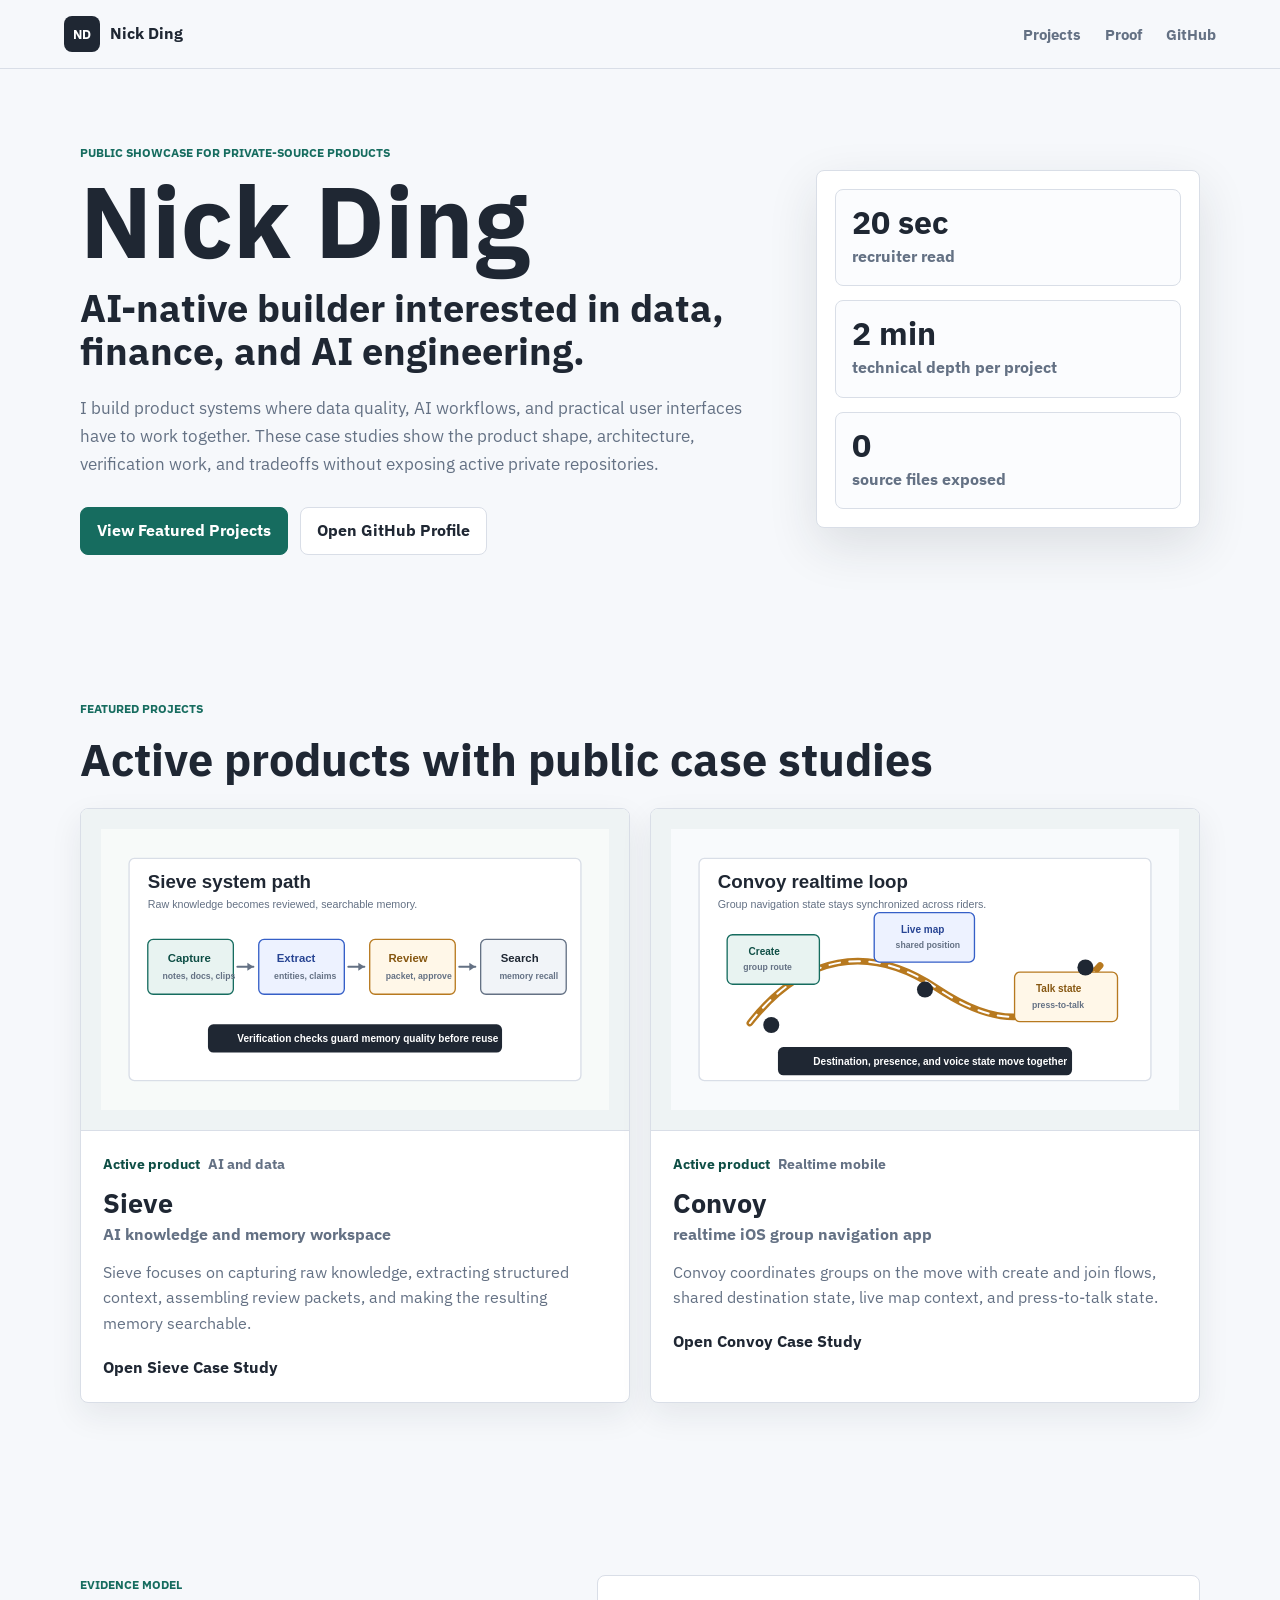
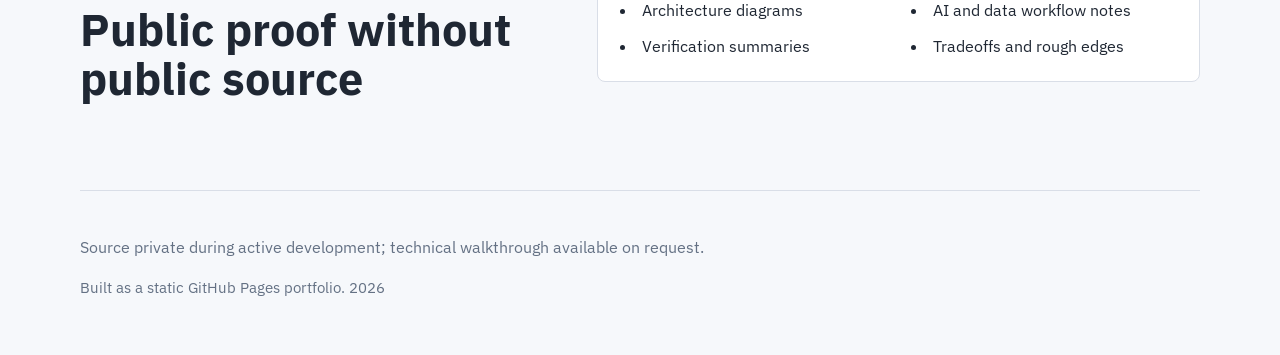
==== index.html @ 4069b1a3 "docs: publish portfolio site" ====
<!doctype html>
<html lang="en">
  <head>
    <meta charset="utf-8">
    <meta name="viewport" content="width=device-width, initial-scale=1">
    <title>Nick Ding | AI-native builder</title>
    <meta
      name="description"
      content="Nick Ding is an AI-native builder interested in data, finance, and AI engineering. Featured private-source projects include Sieve and Convoy."
    >
    <meta name="theme-color" content="#f6f8fb">
    <link rel="preconnect" href="https://fonts.googleapis.com">
    <link rel="preconnect" href="https://fonts.gstatic.com" crossorigin>
    <link href="https://fonts.googleapis.com/css2?family=IBM+Plex+Sans:wght@400;500;600;700;800&display=swap" rel="stylesheet">
    <link rel="stylesheet" href="assets/styles.css">
  </head>
  <body>
    <a class="skip-link" href="#main-content">Skip to Main Content</a>
    <header class="site-header">
      <a class="brand" href="index.html" aria-label="Nick Ding home">
        <span class="brand-mark">ND</span>
        <span>Nick Ding</span>
      </a>
      <nav class="site-nav" aria-label="Primary">
        <a href="#projects">Projects</a>
        <a href="#proof">Proof</a>
        <a href="https://github.com/StickKB">GitHub</a>
      </nav>
    </header>

    <main id="main-content">
      <section class="intro" aria-labelledby="intro-title">
        <div class="intro-copy">
          <p class="eyebrow">Public showcase for private-source products</p>
          <h1 id="intro-title">Nick Ding</h1>
          <p class="positioning">
            AI-native builder interested in data, finance, and AI engineering.
          </p>
          <p class="summary">
            I build product systems where data quality, AI workflows, and practical
            user interfaces have to work together. These case studies show the
            product shape, architecture, verification work, and tradeoffs without
            exposing active private repositories.
          </p>
          <div class="intro-actions" aria-label="Primary actions">
            <a class="button primary" href="#projects">View Featured Projects</a>
            <a class="button secondary" href="https://github.com/StickKB">Open GitHub Profile</a>
          </div>
        </div>

        <aside class="signal-panel" aria-label="Portfolio signal">
          <div>
            <span class="metric">20 sec</span>
            <span class="metric-label">recruiter read</span>
          </div>
          <div>
            <span class="metric">2 min</span>
            <span class="metric-label">technical depth per project</span>
          </div>
          <div>
            <span class="metric">0</span>
            <span class="metric-label">source files exposed</span>
          </div>
        </aside>
      </section>

      <section id="projects" class="section" aria-labelledby="projects-title">
        <div class="section-heading">
          <p class="eyebrow">Featured Projects</p>
          <h2 id="projects-title">Active products with public case studies</h2>
        </div>

        <div class="project-grid">
          <article class="project-card">
            <div class="project-media">
              <img src="assets/sieve-system.svg" width="760" height="420" loading="lazy" alt="Sieve system diagram showing capture, extraction, review, and search.">
            </div>
            <div class="project-body">
              <div class="status-row">
                <span class="status">Active product</span>
                <span>AI and data</span>
              </div>
              <h3>Sieve</h3>
              <p class="project-tagline">AI knowledge and memory workspace</p>
              <p>
                Sieve focuses on capturing raw knowledge, extracting structured
                context, assembling review packets, and making the resulting memory
                searchable.
              </p>
              <a class="text-link" href="projects/sieve.html">Open Sieve Case Study</a>
            </div>
          </article>

          <article class="project-card">
            <div class="project-media">
              <img src="assets/convoy-system.svg" width="760" height="420" loading="lazy" alt="Convoy system diagram showing group navigation, realtime map state, and voice state.">
            </div>
            <div class="project-body">
              <div class="status-row">
                <span class="status">Active product</span>
                <span>Realtime mobile</span>
              </div>
              <h3>Convoy</h3>
              <p class="project-tagline">realtime iOS group navigation app</p>
              <p>
                Convoy coordinates groups on the move with create and join flows,
                shared destination state, live map context, and press-to-talk state.
              </p>
              <a class="text-link" href="projects/convoy.html">Open Convoy Case Study</a>
            </div>
          </article>
        </div>
      </section>

      <section id="proof" class="section proof-strip" aria-labelledby="proof-title">
        <div>
          <p class="eyebrow">Evidence model</p>
          <h2 id="proof-title">Public proof without public source</h2>
        </div>
        <ul class="proof-list">
          <li>Architecture diagrams</li>
          <li>AI and data workflow notes</li>
          <li>Verification summaries</li>
          <li>Tradeoffs and rough edges</li>
        </ul>
      </section>
    </main>

    <footer class="site-footer">
      <p>Source private during active development; technical walkthrough available on request.</p>
      <p class="footer-meta">Built as a static GitHub Pages portfolio. <span data-year></span></p>
    </footer>

    <script src="assets/site.js"></script>
  </body>
</html>
---- assets/styles.css ----
:root {
  color-scheme: light;
  --ink: #1f2733;
  --muted: #647184;
  --line: #d9dee7;
  --panel: #ffffff;
  --surface: #f6f8fb;
  --accent: #166c5f;
  --accent-strong: #0e4e45;
  --finance: #b7791f;
  --ai: #355fc7;
  --shadow: 0 18px 50px rgba(31, 39, 51, 0.12);
}

* {
  box-sizing: border-box;
}

html {
  scroll-behavior: smooth;
  -webkit-text-size-adjust: 100%;
}

body {
  margin: 0;
  background: var(--surface);
  color: var(--ink);
  font-family:
    "IBM Plex Sans", Inter, ui-sans-serif, system-ui, -apple-system, BlinkMacSystemFont, "Segoe UI",
    sans-serif;
  line-height: 1.6;
  -webkit-tap-highlight-color: rgba(22, 108, 95, 0.18);
}

a {
  color: inherit;
  cursor: pointer;
  touch-action: manipulation;
}

img {
  display: block;
  max-width: 100%;
  height: auto;
}

.skip-link {
  position: fixed;
  top: 12px;
  left: 12px;
  z-index: 20;
  transform: translateY(-160%);
  padding: 10px 14px;
  background: var(--ink);
  color: #ffffff;
  border-radius: 8px;
  font-weight: 800;
  text-decoration: none;
}

.skip-link:focus-visible {
  transform: translateY(0);
}

:focus-visible {
  outline: 3px solid var(--accent);
  outline-offset: 4px;
}

[id] {
  scroll-margin-top: 96px;
}

.site-header {
  position: sticky;
  top: 0;
  z-index: 5;
  display: flex;
  align-items: center;
  justify-content: space-between;
  gap: 24px;
  padding: 16px clamp(20px, 5vw, 64px);
  background: rgba(246, 248, 251, 0.92);
  border-bottom: 1px solid var(--line);
  backdrop-filter: blur(14px);
}

.brand {
  display: inline-flex;
  align-items: center;
  gap: 10px;
  font-weight: 800;
  text-decoration: none;
}

.brand-mark {
  display: grid;
  place-items: center;
  width: 36px;
  height: 36px;
  border-radius: 8px;
  background: var(--ink);
  color: #ffffff;
  font-size: 0.82rem;
  letter-spacing: 0;
}

.site-nav {
  display: flex;
  align-items: center;
  gap: clamp(12px, 3vw, 24px);
  color: var(--muted);
  font-size: 0.95rem;
}

.site-nav a,
.text-link {
  text-decoration: none;
  font-weight: 700;
}

.site-nav a:hover,
.text-link:hover,
.button.secondary:hover {
  color: var(--accent);
}

main {
  width: min(1120px, calc(100% - 32px));
  margin: 0 auto;
}

.intro,
.project-hero {
  display: grid;
  grid-template-columns: minmax(0, 1.4fr) minmax(280px, 0.8fr);
  gap: clamp(28px, 5vw, 64px);
  align-items: center;
  padding: clamp(42px, 7vw, 74px) 0 clamp(34px, 6vw, 58px);
}

.project-hero {
  min-height: auto;
  padding-bottom: 40px;
}

.eyebrow {
  margin: 0 0 10px;
  color: var(--accent);
  font-size: 0.78rem;
  font-weight: 800;
  letter-spacing: 0;
  text-transform: uppercase;
}

h1,
h2,
h3,
p {
  overflow-wrap: anywhere;
}

h1 {
  margin: 0;
  font-size: clamp(3rem, 8vw, 6.25rem);
  line-height: 0.95;
  letter-spacing: 0;
  text-wrap: balance;
}

h2 {
  margin: 0;
  font-size: clamp(1.7rem, 3.5vw, 2.8rem);
  line-height: 1.1;
  letter-spacing: 0;
  text-wrap: balance;
}

h3 {
  margin: 12px 0 4px;
  font-size: 1.7rem;
  line-height: 1.15;
  letter-spacing: 0;
}

.positioning {
  max-width: 780px;
  margin: 18px 0 0;
  font-size: clamp(1.35rem, 3vw, 2.35rem);
  line-height: 1.15;
  font-weight: 780;
}

.summary {
  max-width: 760px;
  margin: 22px 0 0;
  color: var(--muted);
  font-size: 1.08rem;
  text-wrap: pretty;
}

.intro-actions {
  display: flex;
  flex-wrap: wrap;
  gap: 12px;
  margin-top: 30px;
}

.button {
  display: inline-flex;
  align-items: center;
  justify-content: center;
  min-height: 44px;
  padding: 10px 16px;
  border: 1px solid var(--line);
  border-radius: 8px;
  text-decoration: none;
  font-weight: 800;
  transition:
    background-color 180ms ease,
    border-color 180ms ease,
    color 180ms ease,
    box-shadow 180ms ease;
}

.button.primary {
  background: var(--accent);
  border-color: var(--accent);
  color: #ffffff;
}

.button.primary:hover {
  background: var(--accent-strong);
}

.button.secondary {
  background: #ffffff;
}

.button.secondary:hover {
  border-color: var(--accent);
  box-shadow: 0 8px 20px rgba(31, 39, 51, 0.08);
}

.signal-panel {
  display: grid;
  gap: 14px;
  padding: 18px;
  background: var(--panel);
  border: 1px solid var(--line);
  border-radius: 8px;
  box-shadow: var(--shadow);
}

.signal-panel > div {
  padding: 16px;
  border: 1px solid var(--line);
  border-radius: 8px;
  background: #fbfcfe;
}

.metric {
  display: block;
  font-size: 2rem;
  font-weight: 850;
  line-height: 1;
  font-variant-numeric: tabular-nums;
}

.metric-label {
  display: block;
  margin-top: 6px;
  color: var(--muted);
  font-weight: 700;
}

.section {
  padding: clamp(48px, 8vw, 86px) 0;
}

.section-heading {
  display: grid;
  gap: 6px;
  margin-bottom: 24px;
}

.project-grid {
  display: grid;
  grid-template-columns: repeat(2, minmax(0, 1fr));
  gap: 20px;
}

.project-card {
  overflow: hidden;
  background: var(--panel);
  border: 1px solid var(--line);
  border-radius: 8px;
  box-shadow: 0 12px 32px rgba(31, 39, 51, 0.08);
}

.project-media {
  min-height: 245px;
  display: grid;
  place-items: center;
  padding: 20px;
  background: #eef3f4;
  border-bottom: 1px solid var(--line);
}

.project-media img,
.hero-diagram {
  aspect-ratio: 760 / 420;
}

.project-body {
  padding: 22px;
}

.status-row {
  display: flex;
  flex-wrap: wrap;
  gap: 8px;
  align-items: center;
  color: var(--muted);
  font-size: 0.86rem;
  font-weight: 800;
}

.status {
  color: var(--accent-strong);
}

.project-tagline {
  margin: 0 0 12px;
  color: var(--muted);
  font-weight: 750;
}

.project-body p:not(.project-tagline) {
  margin: 0 0 18px;
  color: var(--muted);
}

.proof-strip,
.detail-grid {
  display: grid;
  grid-template-columns: 0.9fr 1.1fr;
  gap: 24px;
  align-items: start;
}

.proof-list,
.detail-grid article {
  margin: 0;
  padding: 22px;
  background: var(--panel);
  border: 1px solid var(--line);
  border-radius: 8px;
}

.proof-list {
  display: grid;
  grid-template-columns: repeat(2, minmax(0, 1fr));
  gap: 10px 24px;
  list-style-position: inside;
}

.detail-grid {
  grid-template-columns: repeat(3, minmax(0, 1fr));
}

.detail-grid h2 {
  font-size: 1.2rem;
}

.detail-grid p {
  margin-bottom: 0;
  color: var(--muted);
}

.case-study {
  display: grid;
  gap: 22px;
}

.case-grid {
  display: grid;
  gap: 20px;
}

.case-grid.two-column {
  grid-template-columns: repeat(2, minmax(0, 1fr));
}

.case-grid.three-column {
  grid-template-columns: repeat(3, minmax(0, 1fr));
}

.case-panel,
.media-placeholder {
  padding: 22px;
  background: var(--panel);
  border: 1px solid var(--line);
  border-radius: 8px;
}

.case-panel h3,
.media-placeholder h3 {
  margin-top: 0;
  font-size: 1.18rem;
}

.case-panel p,
.media-placeholder p,
.compact-list,
.step-list,
.roadmap-list {
  color: var(--muted);
}

.wide-panel {
  max-width: none;
}

.compact-list,
.step-list,
.roadmap-list {
  margin: 12px 0 0;
  padding-left: 20px;
}

.compact-list li,
.step-list li,
.roadmap-list li {
  margin: 8px 0;
}

.media-placeholder {
  display: grid;
  grid-template-columns: minmax(160px, 0.35fr) minmax(0, 1fr);
  gap: 22px;
  align-items: start;
  background: #f9fbfd;
  border-style: dashed;
}

.hero-diagram {
  width: 100%;
  background: #ffffff;
  border: 1px solid var(--line);
  border-radius: 8px;
  box-shadow: var(--shadow);
}

.site-footer {
  width: min(1120px, calc(100% - 32px));
  margin: 0 auto;
  padding: 28px 0 40px;
  color: var(--muted);
  border-top: 1px solid var(--line);
}

.footer-meta {
  margin-top: 4px;
  font-size: 0.92rem;
}

@media (max-width: 820px) {
  .site-header {
    align-items: flex-start;
    flex-direction: column;
  }

  .site-nav {
    width: 100%;
    justify-content: space-between;
  }

  .intro,
  .project-hero,
  .proof-strip,
  .detail-grid,
  .case-grid.two-column,
  .case-grid.three-column,
  .media-placeholder,
  .project-grid {
    grid-template-columns: 1fr;
  }

  .signal-panel {
    display: none;
  }

  .proof-list {
    grid-template-columns: 1fr;
  }
}

@media (max-width: 460px) {
  main,
  .site-footer {
    width: min(100% - 24px, 1120px);
  }

  .site-nav {
    flex-wrap: wrap;
    justify-content: flex-start;
  }

  .button {
    width: 100%;
  }
}

@media (prefers-reduced-motion: reduce) {
  html {
    scroll-behavior: auto;
  }

  *,
  *::before,
  *::after {
    animation-duration: 0.01ms !important;
    animation-iteration-count: 1 !important;
    scroll-behavior: auto !important;
    transition-duration: 0.01ms !important;
  }
}
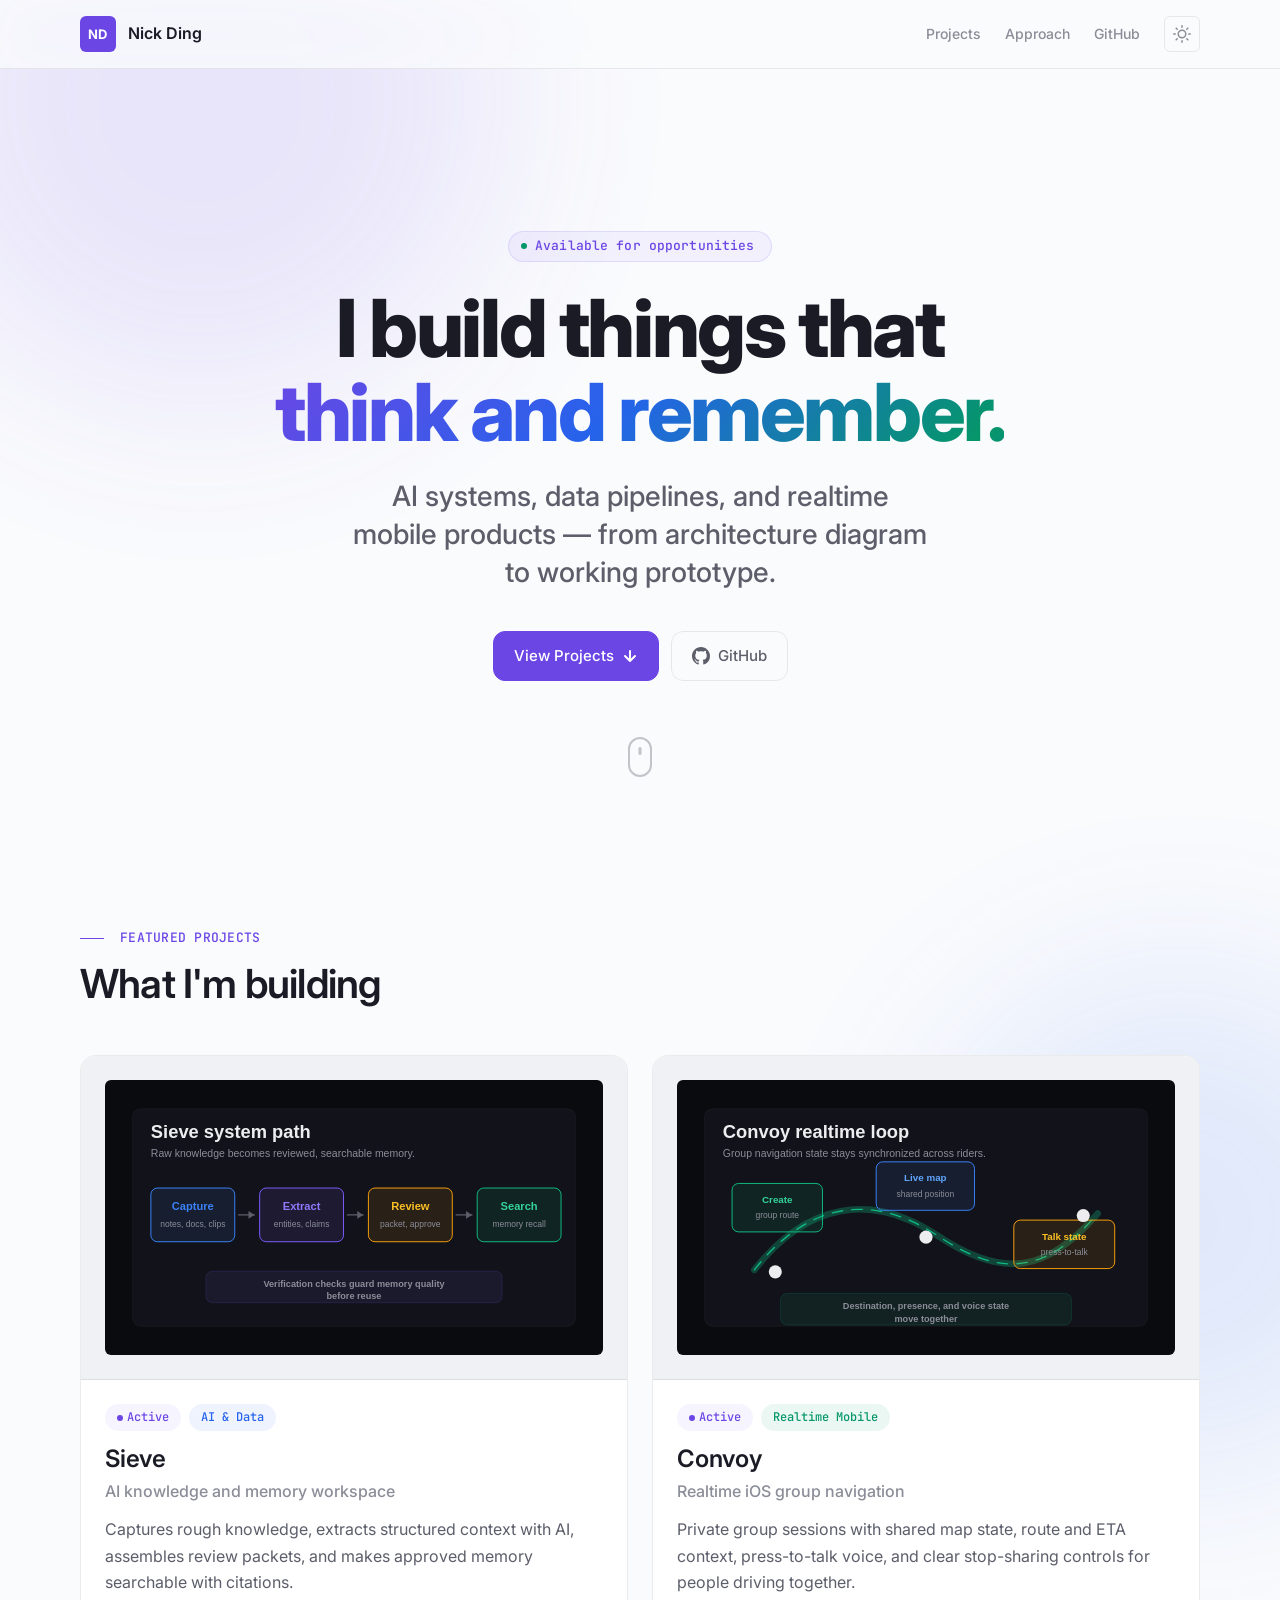
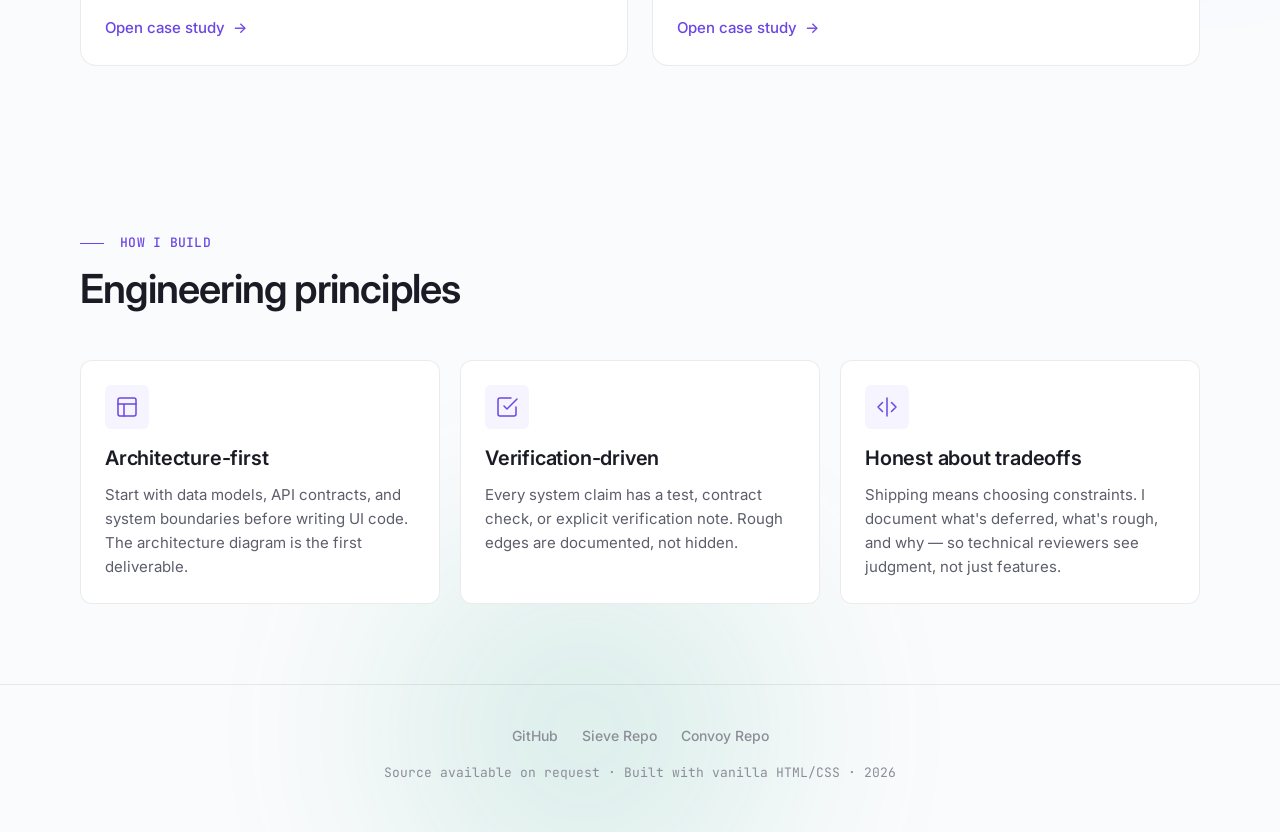
==== commit 8741eecd: "publish refreshed portfolio site" ====
--- a/index.html
+++ b/index.html
@@ -3,132 +3,195 @@
   <head>
     <meta charset="utf-8">
     <meta name="viewport" content="width=device-width, initial-scale=1">
-    <title>Nick Ding | AI-native builder</title>
+    <title>Nick Ding — AI-native builder</title>
     <meta
       name="description"
-      content="Nick Ding is an AI-native builder interested in data, finance, and AI engineering. Featured private-source projects include Sieve and Convoy."
+      content="Nick Ding builds AI systems that turn messy data into useful memory. Engineering data pipelines, AI extraction workflows, and realtime coordination products."
     >
-    <meta name="theme-color" content="#f6f8fb">
+    <meta name="theme-color" content="#0A0B0F">
+    <link rel="icon" href="assets/favicon.svg" type="image/svg+xml">
     <link rel="preconnect" href="https://fonts.googleapis.com">
     <link rel="preconnect" href="https://fonts.gstatic.com" crossorigin>
-    <link href="https://fonts.googleapis.com/css2?family=IBM+Plex+Sans:wght@400;500;600;700;800&display=swap" rel="stylesheet">
+    <link href="https://fonts.googleapis.com/css2?family=Inter:wght@400;500;600;700;800&family=JetBrains+Mono:wght@400;500&display=swap" rel="stylesheet">
     <link rel="stylesheet" href="assets/styles.css">
+    <!-- Prevent flash of unstyled theme -->
+    <script>
+      (function(){
+        var t = localStorage.getItem('nd-theme');
+        if (!t) t = window.matchMedia('(prefers-color-scheme: light)').matches ? 'light' : 'dark';
+        document.documentElement.setAttribute('data-theme', t);
+      })();
+    </script>
   </head>
   <body>
+    <!-- Scroll progress bar -->
+    <div class="scroll-progress" id="scroll-progress" aria-hidden="true"></div>
+
     <a class="skip-link" href="#main-content">Skip to Main Content</a>
-    <header class="site-header">
-      <a class="brand" href="index.html" aria-label="Nick Ding home">
-        <span class="brand-mark">ND</span>
-        <span>Nick Ding</span>
-      </a>
-      <nav class="site-nav" aria-label="Primary">
-        <a href="#projects">Projects</a>
-        <a href="#proof">Proof</a>
-        <a href="https://github.com/StickKB">GitHub</a>
-      </nav>
+
+    <!-- Ambient background -->
+    <div class="ambient-bg" aria-hidden="true">
+      <div class="ambient-orb ambient-orb-1"></div>
+      <div class="ambient-orb ambient-orb-2"></div>
+      <div class="ambient-orb ambient-orb-3"></div>
+      <div class="grid-overlay"></div>
+    </div>
+
+    <header class="site-header" id="site-header">
+      <div class="header-inner">
+        <a class="brand" href="index.html" aria-label="Nick Ding home">
+          <span class="brand-mark">ND</span>
+          <span>Nick Ding</span>
+        </a>
+        <nav class="site-nav" aria-label="Primary">
+          <a href="#projects">Projects</a>
+          <a href="#approach">Approach</a>
+          <a href="https://github.com/StickKB" target="_blank" rel="noopener">GitHub</a>
+          <button class="theme-toggle" id="theme-toggle" type="button" aria-label="Toggle dark/light mode">
+            <svg class="icon-moon" xmlns="http://www.w3.org/2000/svg" viewBox="0 0 24 24" fill="none" stroke="currentColor" stroke-width="2" stroke-linecap="round" stroke-linejoin="round"><path d="M21 12.79A9 9 0 1 1 11.21 3 7 7 0 0 0 21 12.79z"/></svg>
+            <svg class="icon-sun" xmlns="http://www.w3.org/2000/svg" viewBox="0 0 24 24" fill="none" stroke="currentColor" stroke-width="2" stroke-linecap="round" stroke-linejoin="round"><circle cx="12" cy="12" r="5"/><line x1="12" y1="1" x2="12" y2="3"/><line x1="12" y1="21" x2="12" y2="23"/><line x1="4.22" y1="4.22" x2="5.64" y2="5.64"/><line x1="18.36" y1="18.36" x2="19.78" y2="19.78"/><line x1="1" y1="12" x2="3" y2="12"/><line x1="21" y1="12" x2="23" y2="12"/><line x1="4.22" y1="19.78" x2="5.64" y2="18.36"/><line x1="18.36" y1="5.64" x2="19.78" y2="4.22"/></svg>
+          </button>
+        </nav>
+      </div>
     </header>
 
     <main id="main-content">
-      <section class="intro" aria-labelledby="intro-title">
-        <div class="intro-copy">
-          <p class="eyebrow">Public showcase for private-source products</p>
-          <h1 id="intro-title">Nick Ding</h1>
-          <p class="positioning">
-            AI-native builder interested in data, finance, and AI engineering.
-          </p>
-          <p class="summary">
-            I build product systems where data quality, AI workflows, and practical
-            user interfaces have to work together. These case studies show the
-            product shape, architecture, verification work, and tradeoffs without
-            exposing active private repositories.
-          </p>
-          <div class="intro-actions" aria-label="Primary actions">
-            <a class="button primary" href="#projects">View Featured Projects</a>
-            <a class="button secondary" href="https://github.com/StickKB">Open GitHub Profile</a>
+      <section class="hero container" aria-labelledby="hero-title">
+        <p class="hero-badge reveal">
+          <span class="hero-badge-dot"></span>
+          Available for opportunities
+        </p>
+        <h1 id="hero-title" class="reveal reveal-delay-1">
+          <span class="hero-line">I build things that</span>
+          <span class="hero-line"><span class="gradient-text animated-gradient">think and remember.</span></span>
+        </h1>
+        <p class="tagline reveal reveal-delay-2">
+          AI systems, data pipelines, and realtime mobile products — from architecture diagram to working prototype.
+        </p>
+        <div class="hero-actions reveal reveal-delay-3">
+          <a class="btn btn-primary btn-glow" href="#projects">
+            <span>View Projects</span>
+            <svg width="16" height="16" viewBox="0 0 16 16" fill="none" aria-hidden="true"><path d="M8 3v10M3 8l5 5 5-5" stroke="currentColor" stroke-width="2" stroke-linecap="round" stroke-linejoin="round"/></svg>
+          </a>
+          <a class="btn btn-ghost" href="https://github.com/StickKB" target="_blank" rel="noopener">
+            <svg width="18" height="18" viewBox="0 0 24 24" fill="currentColor" aria-hidden="true"><path d="M12 0C5.37 0 0 5.37 0 12c0 5.31 3.435 9.795 8.205 11.385.6.105.825-.255.825-.57 0-.285-.015-1.23-.015-2.235-3.015.555-3.795-.735-4.035-1.41-.135-.345-.72-1.41-1.23-1.695-.42-.225-1.02-.78-.015-.795.945-.015 1.62.87 1.845 1.23 1.08 1.815 2.805 1.305 3.495.99.105-.78.42-1.305.765-1.605-2.67-.3-5.46-1.335-5.46-5.925 0-1.305.465-2.385 1.23-3.225-.12-.3-.54-1.53.12-3.18 0 0 1.005-.315 3.3 1.23.96-.27 1.98-.405 3-.405s2.04.135 3 .405c2.295-1.56 3.3-1.23 3.3-1.23.66 1.65.24 2.88.12 3.18.765.84 1.23 1.905 1.23 3.225 0 4.605-2.805 5.625-5.475 5.925.435.375.81 1.095.81 2.22 0 1.605-.015 2.895-.015 3.3 0 .315.225.69.825.57A12.02 12.02 0 0024 12c0-6.63-5.37-12-12-12z"/></svg>
+            <span>GitHub</span>
+          </a>
+        </div>
+
+        <div class="hero-scroll-hint reveal reveal-delay-3" aria-hidden="true">
+          <div class="scroll-mouse">
+            <div class="scroll-wheel"></div>
           </div>
         </div>
-
-        <aside class="signal-panel" aria-label="Portfolio signal">
-          <div>
-            <span class="metric">20 sec</span>
-            <span class="metric-label">recruiter read</span>
-          </div>
-          <div>
-            <span class="metric">2 min</span>
-            <span class="metric-label">technical depth per project</span>
-          </div>
-          <div>
-            <span class="metric">0</span>
-            <span class="metric-label">source files exposed</span>
-          </div>
-        </aside>
       </section>
 
-      <section id="projects" class="section" aria-labelledby="projects-title">
-        <div class="section-heading">
-          <p class="eyebrow">Featured Projects</p>
-          <h2 id="projects-title">Active products with public case studies</h2>
+      <section id="projects" class="section container" aria-labelledby="projects-title">
+        <div class="section-header reveal">
+          <p class="eyebrow"><span class="eyebrow-line"></span>Featured Projects</p>
+          <h2 id="projects-title">What I'm building</h2>
         </div>
 
         <div class="project-grid">
-          <article class="project-card">
+          <article class="project-card reveal reveal-delay-1" data-project="sieve" data-tilt>
+            <div class="card-spotlight" aria-hidden="true"></div>
             <div class="project-media">
-              <img src="assets/sieve-system.svg" width="760" height="420" loading="lazy" alt="Sieve system diagram showing capture, extraction, review, and search.">
+              <img src="assets/sieve-system.svg" width="760" height="420" loading="lazy" alt="Sieve system diagram showing capture, extraction, review, and search workflow.">
             </div>
             <div class="project-body">
-              <div class="status-row">
-                <span class="status">Active product</span>
-                <span>AI and data</span>
+              <div class="project-meta">
+                <span class="tag tag-active"><span class="tag-dot" aria-hidden="true"></span>Active</span>
+                <span class="tag tag-sieve">AI & Data</span>
               </div>
-              <h3>Sieve</h3>
-              <p class="project-tagline">AI knowledge and memory workspace</p>
-              <p>
-                Sieve focuses on capturing raw knowledge, extracting structured
-                context, assembling review packets, and making the resulting memory
-                searchable.
+              <h3 class="project-title">Sieve</h3>
+              <p class="project-subtitle">AI knowledge and memory workspace</p>
+              <p class="project-desc">
+                Captures rough knowledge, extracts structured context with AI,
+                assembles review packets, and makes approved memory searchable
+                with citations.
               </p>
-              <a class="text-link" href="projects/sieve.html">Open Sieve Case Study</a>
+              <a class="project-link" href="projects/sieve.html">
+                Open case study <span class="arrow" aria-hidden="true">→</span>
+              </a>
             </div>
           </article>
 
-          <article class="project-card">
+          <article class="project-card reveal reveal-delay-2" data-project="convoy" data-tilt>
+            <div class="card-spotlight" aria-hidden="true"></div>
             <div class="project-media">
-              <img src="assets/convoy-system.svg" width="760" height="420" loading="lazy" alt="Convoy system diagram showing group navigation, realtime map state, and voice state.">
+              <img src="assets/convoy-system.svg" width="760" height="420" loading="lazy" alt="Convoy system diagram showing group navigation, realtime map state, and voice coordination.">
             </div>
             <div class="project-body">
-              <div class="status-row">
-                <span class="status">Active product</span>
-                <span>Realtime mobile</span>
+              <div class="project-meta">
+                <span class="tag tag-active"><span class="tag-dot" aria-hidden="true"></span>Active</span>
+                <span class="tag tag-convoy">Realtime Mobile</span>
               </div>
-              <h3>Convoy</h3>
-              <p class="project-tagline">realtime iOS group navigation app</p>
-              <p>
-                Convoy coordinates groups on the move with create and join flows,
-                shared destination state, live map context, and press-to-talk state.
+              <h3 class="project-title">Convoy</h3>
+              <p class="project-subtitle">Realtime iOS group navigation</p>
+              <p class="project-desc">
+                Private group sessions with shared map state, route and ETA
+                context, press-to-talk voice, and clear stop-sharing controls
+                for people driving together.
               </p>
-              <a class="text-link" href="projects/convoy.html">Open Convoy Case Study</a>
+              <a class="project-link" href="projects/convoy.html">
+                Open case study <span class="arrow" aria-hidden="true">→</span>
+              </a>
             </div>
           </article>
         </div>
       </section>
 
-      <section id="proof" class="section proof-strip" aria-labelledby="proof-title">
-        <div>
-          <p class="eyebrow">Evidence model</p>
-          <h2 id="proof-title">Public proof without public source</h2>
+      <section id="approach" class="section container" aria-labelledby="approach-title">
+        <div class="section-header reveal">
+          <p class="eyebrow"><span class="eyebrow-line"></span>How I Build</p>
+          <h2 id="approach-title">Engineering principles</h2>
         </div>
-        <ul class="proof-list">
-          <li>Architecture diagrams</li>
-          <li>AI and data workflow notes</li>
-          <li>Verification summaries</li>
-          <li>Tradeoffs and rough edges</li>
-        </ul>
+
+        <div class="approach-grid">
+          <article class="approach-card reveal reveal-delay-1" data-tilt>
+            <div class="approach-icon" aria-hidden="true">
+              <svg width="24" height="24" viewBox="0 0 24 24" fill="none" stroke="currentColor" stroke-width="1.5" stroke-linecap="round" stroke-linejoin="round"><rect x="3" y="3" width="18" height="18" rx="2"/><path d="M3 9h18M9 21V9"/></svg>
+            </div>
+            <h3>Architecture-first</h3>
+            <p>
+              Start with data models, API contracts, and system boundaries before
+              writing UI code. The architecture diagram is the first deliverable.
+            </p>
+          </article>
+          <article class="approach-card reveal reveal-delay-2" data-tilt>
+            <div class="approach-icon" aria-hidden="true">
+              <svg width="24" height="24" viewBox="0 0 24 24" fill="none" stroke="currentColor" stroke-width="1.5" stroke-linecap="round" stroke-linejoin="round"><path d="M9 11l3 3L22 4"/><path d="M21 12v7a2 2 0 01-2 2H5a2 2 0 01-2-2V5a2 2 0 012-2h11"/></svg>
+            </div>
+            <h3>Verification-driven</h3>
+            <p>
+              Every system claim has a test, contract check, or explicit
+              verification note. Rough edges are documented, not hidden.
+            </p>
+          </article>
+          <article class="approach-card reveal reveal-delay-3" data-tilt>
+            <div class="approach-icon" aria-hidden="true">
+              <svg width="24" height="24" viewBox="0 0 24 24" fill="none" stroke="currentColor" stroke-width="1.5" stroke-linecap="round" stroke-linejoin="round"><path d="M12 3v18M3 12l4.5-4.5M3 12l4.5 4.5M21 12l-4.5-4.5M21 12l-4.5 4.5"/></svg>
+            </div>
+            <h3>Honest about tradeoffs</h3>
+            <p>
+              Shipping means choosing constraints. I document what's deferred,
+              what's rough, and why — so technical reviewers see judgment,
+              not just features.
+            </p>
+          </article>
+        </div>
       </section>
     </main>
 
     <footer class="site-footer">
-      <p>Source private during active development; technical walkthrough available on request.</p>
-      <p class="footer-meta">Built as a static GitHub Pages portfolio. <span data-year></span></p>
+      <div class="footer-inner">
+        <div class="footer-links">
+          <a href="https://github.com/StickKB" target="_blank" rel="noopener">GitHub</a>
+          <a href="https://github.com/StickKB/sieve-readme" target="_blank" rel="noopener">Sieve Repo</a>
+          <a href="https://github.com/StickKB/convoy-readme" target="_blank" rel="noopener">Convoy Repo</a>
+        </div>
+        <p class="footer-meta">Source available on request · Built with vanilla HTML/CSS · <span data-year></span></p>
+      </div>
     </footer>
 
     <script src="assets/site.js"></script>
--- a/assets/styles.css
+++ b/assets/styles.css
@@ -1,96 +1,313 @@
+/* ============================================================
+   Nick Ding — Portfolio Design System
+   Dark + light mode · Static HTML/CSS/JS
+   ============================================================ */
+
+/* --- Tokens (dark default) --------------------------------- */
 :root {
+  color-scheme: dark;
+
+  /* Surfaces */
+  --bg-primary:     #0A0B0F;
+  --bg-secondary:   #12131A;
+  --bg-tertiary:    #1A1B25;
+  --bg-glass:       rgba(10, 11, 15, 0.82);
+
+  /* Borders */
+  --border-primary: rgba(255, 255, 255, 0.06);
+  --border-hover:   rgba(255, 255, 255, 0.12);
+  --border-active:  rgba(124, 92, 252, 0.35);
+
+  /* Text */
+  --text-primary:   #EDEDF0;
+  --text-secondary: #8B8D98;
+  --text-tertiary:  #5C5E6A;
+
+  /* Accent — Violet */
+  --accent:         #7C5CFC;
+  --accent-hover:   #9178FF;
+  --accent-glow:    rgba(124, 92, 252, 0.15);
+  --accent-subtle:  rgba(124, 92, 252, 0.08);
+
+  /* Project accents */
+  --sieve:          #3B82F6;
+  --sieve-subtle:   rgba(59, 130, 246, 0.12);
+  --convoy:         #10B981;
+  --convoy-subtle:  rgba(16, 185, 129, 0.12);
+
+  /* Gradients */
+  --gradient-hero:  linear-gradient(135deg, #7C5CFC 0%, #3B82F6 50%, #10B981 100%);
+  --gradient-glow:  radial-gradient(ellipse 60% 40% at 50% 0%, rgba(124, 92, 252, 0.10) 0%, transparent 70%);
+
+  /* Shadows */
+  --shadow-sm:  0 1px 2px rgba(0, 0, 0, 0.4);
+  --shadow-md:  0 4px 16px rgba(0, 0, 0, 0.35);
+  --shadow-lg:  0 12px 40px rgba(0, 0, 0, 0.45);
+  --shadow-glow: 0 0 60px rgba(124, 92, 252, 0.12);
+
+  /* Radius */
+  --radius-sm:  6px;
+  --radius-md:  12px;
+  --radius-lg:  16px;
+  --radius-xl:  24px;
+
+  /* Spacing — 4/8dp rhythm */
+  --space-1: 4px;   --space-2: 8px;   --space-3: 12px;
+  --space-4: 16px;  --space-5: 20px;  --space-6: 24px;
+  --space-8: 32px;  --space-10: 40px; --space-12: 48px;
+  --space-16: 64px; --space-20: 80px; --space-24: 96px;
+
+  /* Type */
+  --font-sans: "Inter", ui-sans-serif, system-ui, -apple-system, BlinkMacSystemFont, "Segoe UI", sans-serif;
+  --font-mono: "JetBrains Mono", ui-monospace, "Cascadia Code", "Fira Code", monospace;
+
+  /* Motion */
+  --ease-out:      cubic-bezier(0.16, 1, 0.3, 1);
+  --ease-in-out:   cubic-bezier(0.45, 0, 0.55, 1);
+  --dur-fast:      150ms;
+  --dur-base:      250ms;
+  --dur-slow:      400ms;
+
+  /* Layout */
+  --max-width: 1120px;
+  --gutter: clamp(20px, 5vw, 64px);
+}
+
+/* --- Light Theme ------------------------------------------- */
+[data-theme="light"] {
   color-scheme: light;
-  --ink: #1f2733;
-  --muted: #647184;
-  --line: #d9dee7;
-  --panel: #ffffff;
-  --surface: #f6f8fb;
-  --accent: #166c5f;
-  --accent-strong: #0e4e45;
-  --finance: #b7791f;
-  --ai: #355fc7;
-  --shadow: 0 18px 50px rgba(31, 39, 51, 0.12);
-}
-
-* {
+
+  --bg-primary:     #FAFBFD;
+  --bg-secondary:   #FFFFFF;
+  --bg-tertiary:    #F0F1F5;
+  --bg-glass:       rgba(250, 251, 253, 0.85);
+
+  --border-primary: rgba(0, 0, 0, 0.08);
+  --border-hover:   rgba(0, 0, 0, 0.14);
+  --border-active:  rgba(124, 92, 252, 0.30);
+
+  --text-primary:   #1A1B25;
+  --text-secondary: #5C5E6A;
+  --text-tertiary:  #8B8D98;
+
+  --accent:         #6B46E5;
+  --accent-hover:   #5A35D4;
+  --accent-glow:    rgba(107, 70, 229, 0.10);
+  --accent-subtle:  rgba(107, 70, 229, 0.06);
+
+  --sieve:          #2563EB;
+  --sieve-subtle:   rgba(37, 99, 235, 0.08);
+  --convoy:         #059669;
+  --convoy-subtle:  rgba(5, 150, 105, 0.08);
+
+  --gradient-hero:  linear-gradient(135deg, #6B46E5 0%, #2563EB 50%, #059669 100%);
+  --gradient-glow:  radial-gradient(ellipse 60% 40% at 50% 0%, rgba(107, 70, 229, 0.06) 0%, transparent 70%);
+
+  --shadow-sm:  0 1px 2px rgba(0, 0, 0, 0.06);
+  --shadow-md:  0 4px 16px rgba(0, 0, 0, 0.08);
+  --shadow-lg:  0 12px 40px rgba(0, 0, 0, 0.10);
+  --shadow-glow: 0 0 60px rgba(107, 70, 229, 0.08);
+}
+
+
+/* --- Reset ------------------------------------------------- */
+*,
+*::before,
+*::after {
   box-sizing: border-box;
+  margin: 0;
+  padding: 0;
 }
 
 html {
   scroll-behavior: smooth;
   -webkit-text-size-adjust: 100%;
+  text-size-adjust: 100%;
 }
 
 body {
-  margin: 0;
-  background: var(--surface);
-  color: var(--ink);
-  font-family:
-    "IBM Plex Sans", Inter, ui-sans-serif, system-ui, -apple-system, BlinkMacSystemFont, "Segoe UI",
-    sans-serif;
+  background: var(--bg-primary);
+  color: var(--text-secondary);
+  font-family: var(--font-sans);
+  font-size: 1rem;
   line-height: 1.6;
-  -webkit-tap-highlight-color: rgba(22, 108, 95, 0.18);
+  -webkit-font-smoothing: antialiased;
+  -moz-osx-font-smoothing: grayscale;
+  -webkit-tap-highlight-color: rgba(124, 92, 252, 0.15);
+  transition: background-color var(--dur-slow) var(--ease-out),
+              color var(--dur-slow) var(--ease-out);
 }
 
 a {
   color: inherit;
+  text-decoration: none;
   cursor: pointer;
   touch-action: manipulation;
 }
 
-img {
+img,
+video {
   display: block;
   max-width: 100%;
   height: auto;
 }
 
-.skip-link {
-  position: fixed;
-  top: 12px;
-  left: 12px;
-  z-index: 20;
-  transform: translateY(-160%);
-  padding: 10px 14px;
-  background: var(--ink);
-  color: #ffffff;
-  border-radius: 8px;
-  font-weight: 800;
-  text-decoration: none;
-}
-
-.skip-link:focus-visible {
-  transform: translateY(0);
-}
-
+ul, ol {
+  list-style: none;
+}
+
+button {
+  font: inherit;
+  color: inherit;
+  background: none;
+  border: none;
+  cursor: pointer;
+}
+
+[id] {
+  scroll-margin-top: 96px;
+}
+
+
+/* --- Focus & Accessibility --------------------------------- */
 :focus-visible {
   outline: 3px solid var(--accent);
   outline-offset: 4px;
-}
-
-[id] {
-  scroll-margin-top: 96px;
-}
-
+  border-radius: var(--radius-sm);
+}
+
+.skip-link {
+  position: fixed;
+  top: var(--space-3);
+  left: var(--space-3);
+  z-index: 100;
+  transform: translateY(-200%);
+  padding: var(--space-3) var(--space-4);
+  background: var(--accent);
+  color: #ffffff;
+  border-radius: var(--radius-md);
+  font-weight: 600;
+  font-size: 0.875rem;
+  transition: transform var(--dur-base) var(--ease-out);
+}
+
+.skip-link:focus-visible {
+  transform: translateY(0);
+  outline-offset: 2px;
+}
+
+
+/* --- Typography -------------------------------------------- */
+h1, h2, h3, h4, p {
+  overflow-wrap: anywhere;
+}
+
+h1 {
+  font-size: clamp(3rem, 7vw, 5.5rem);
+  font-weight: 700;
+  line-height: 1;
+  letter-spacing: -0.03em;
+  color: var(--text-primary);
+  text-wrap: balance;
+}
+
+h2 {
+  font-size: clamp(1.5rem, 3.5vw, 2.5rem);
+  font-weight: 600;
+  line-height: 1.15;
+  letter-spacing: -0.02em;
+  color: var(--text-primary);
+  text-wrap: balance;
+}
+
+h3 {
+  font-size: 1.25rem;
+  font-weight: 600;
+  line-height: 1.3;
+  letter-spacing: -0.01em;
+  color: var(--text-primary);
+}
+
+.eyebrow {
+  display: inline-flex;
+  align-items: center;
+  gap: var(--space-2);
+  margin-bottom: var(--space-3);
+  color: var(--accent);
+  font-family: var(--font-mono);
+  font-size: 0.8125rem;
+  font-weight: 500;
+  letter-spacing: 0.02em;
+  text-transform: uppercase;
+}
+
+.tagline {
+  font-size: clamp(1.15rem, 2.5vw, 1.75rem);
+  font-weight: 500;
+  line-height: 1.35;
+  color: var(--text-secondary);
+  max-width: 640px;
+}
+
+.gradient-text {
+  background: var(--gradient-hero);
+  -webkit-background-clip: text;
+  background-clip: text;
+  -webkit-text-fill-color: transparent;
+}
+
+.mono {
+  font-family: var(--font-mono);
+}
+
+
+/* --- Layout ------------------------------------------------ */
+.container {
+  width: min(var(--max-width), calc(100% - var(--space-8)));
+  margin: 0 auto;
+}
+
+.section {
+  padding: var(--space-20) 0;
+}
+
+.section-header {
+  margin-bottom: var(--space-12);
+}
+
+
+/* --- Header ------------------------------------------------ */
 .site-header {
   position: sticky;
   top: 0;
-  z-index: 5;
+  z-index: 50;
+  padding: var(--space-4) var(--gutter);
+  background: var(--bg-glass);
+  border-bottom: 1px solid var(--border-primary);
+  backdrop-filter: blur(16px) saturate(1.2);
+  -webkit-backdrop-filter: blur(16px) saturate(1.2);
+  transition: background var(--dur-base) var(--ease-out),
+              border-color var(--dur-base) var(--ease-out);
+}
+
+.site-header.scrolled {
+  border-color: var(--border-hover);
+}
+
+.header-inner {
   display: flex;
   align-items: center;
   justify-content: space-between;
-  gap: 24px;
-  padding: 16px clamp(20px, 5vw, 64px);
-  background: rgba(246, 248, 251, 0.92);
-  border-bottom: 1px solid var(--line);
-  backdrop-filter: blur(14px);
+  max-width: var(--max-width);
+  margin: 0 auto;
 }
 
 .brand {
   display: inline-flex;
   align-items: center;
-  gap: 10px;
-  font-weight: 800;
-  text-decoration: none;
+  gap: var(--space-3);
+  font-weight: 600;
+  color: var(--text-primary);
 }
 
 .brand-mark {
@@ -98,420 +315,1033 @@
   place-items: center;
   width: 36px;
   height: 36px;
-  border-radius: 8px;
-  background: var(--ink);
+  border-radius: var(--radius-sm);
+  background: var(--accent);
   color: #ffffff;
-  font-size: 0.82rem;
-  letter-spacing: 0;
+  font-size: 0.8125rem;
+  font-weight: 700;
+  letter-spacing: 0.02em;
 }
 
 .site-nav {
   display: flex;
   align-items: center;
-  gap: clamp(12px, 3vw, 24px);
-  color: var(--muted);
-  font-size: 0.95rem;
-}
-
-.site-nav a,
-.text-link {
-  text-decoration: none;
-  font-weight: 700;
-}
-
-.site-nav a:hover,
-.text-link:hover,
-.button.secondary:hover {
+  gap: var(--space-6);
+}
+
+.site-nav a {
+  position: relative;
+  color: var(--text-tertiary);
+  font-size: 0.875rem;
+  font-weight: 500;
+  transition: color var(--dur-fast) var(--ease-out);
+}
+
+.site-nav a:hover {
+  color: var(--text-primary);
+}
+
+.site-nav a::after {
+  content: "";
+  position: absolute;
+  bottom: -2px;
+  left: 0;
+  width: 0;
+  height: 1px;
+  background: var(--accent);
+  transition: width var(--dur-base) var(--ease-out);
+}
+
+.site-nav a:hover::after {
+  width: 100%;
+}
+
+
+/* --- Ambient Background ------------------------------------ */
+.ambient-bg {
+  position: fixed;
+  top: 0;
+  left: 0;
+  width: 100%;
+  height: 100%;
+  z-index: -1;
+  overflow: hidden;
+  pointer-events: none;
+}
+
+.ambient-orb {
+  position: absolute;
+  border-radius: 50%;
+  filter: blur(100px);
+  opacity: 0.35;
+  will-change: transform;
+}
+
+.ambient-orb-1 {
+  width: 600px;
+  height: 600px;
+  top: -200px;
+  left: -100px;
+  background: var(--accent);
+  animation: orbFloat1 20s ease-in-out infinite;
+}
+
+.ambient-orb-2 {
+  width: 500px;
+  height: 500px;
+  top: 40%;
+  right: -150px;
+  background: var(--sieve);
+  animation: orbFloat2 25s ease-in-out infinite;
+}
+
+.ambient-orb-3 {
+  width: 400px;
+  height: 400px;
+  bottom: -100px;
+  left: 30%;
+  background: var(--convoy);
+  animation: orbFloat3 22s ease-in-out infinite;
+}
+
+[data-theme="light"] .ambient-orb { opacity: 0.12; }
+
+.grid-overlay {
+  position: absolute;
+  inset: 0;
+  background-image:
+    radial-gradient(circle, var(--text-tertiary) 0.5px, transparent 0.5px);
+  background-size: 32px 32px;
+  opacity: 0.08;
+  mask-image: radial-gradient(ellipse 70% 50% at 50% 30%, black 20%, transparent 70%);
+  -webkit-mask-image: radial-gradient(ellipse 70% 50% at 50% 30%, black 20%, transparent 70%);
+}
+
+[data-theme="light"] .grid-overlay { opacity: 0.06; }
+
+
+/* --- Scroll Progress --------------------------------------- */
+.scroll-progress {
+  position: fixed;
+  top: 0;
+  left: 0;
+  width: 0%;
+  height: 2px;
+  background: var(--gradient-hero);
+  z-index: 100;
+  transition: width 60ms linear;
+}
+
+
+/* --- Hero -------------------------------------------------- */
+.hero {
+  position: relative;
+  display: flex;
+  flex-direction: column;
+  align-items: center;
+  text-align: center;
+  padding: clamp(120px, 18vh, 200px) 0 var(--space-16);
+  overflow: hidden;
+}
+
+.hero-badge {
+  display: inline-flex;
+  align-items: center;
+  gap: var(--space-2);
+  margin-bottom: var(--space-6);
+  padding: var(--space-1) var(--space-4) var(--space-1) var(--space-3);
+  background: var(--accent-subtle);
+  border: 1px solid rgba(124, 92, 252, 0.15);
+  border-radius: 999px;
+  font-family: var(--font-mono);
+  font-size: 0.8125rem;
+  font-weight: 500;
   color: var(--accent);
-}
-
-main {
-  width: min(1120px, calc(100% - 32px));
-  margin: 0 auto;
-}
-
-.intro,
-.project-hero {
-  display: grid;
-  grid-template-columns: minmax(0, 1.4fr) minmax(280px, 0.8fr);
-  gap: clamp(28px, 5vw, 64px);
-  align-items: center;
-  padding: clamp(42px, 7vw, 74px) 0 clamp(34px, 6vw, 58px);
-}
-
-.project-hero {
-  min-height: auto;
-  padding-bottom: 40px;
-}
-
-.eyebrow {
-  margin: 0 0 10px;
-  color: var(--accent);
-  font-size: 0.78rem;
+  letter-spacing: 0.01em;
+}
+
+.hero-badge-dot {
+  width: 6px;
+  height: 6px;
+  border-radius: 50%;
+  background: var(--convoy);
+  animation: dotPulse 2s ease-in-out infinite;
+}
+
+.hero h1 {
+  position: relative;
+  margin-bottom: var(--space-6);
+  font-size: clamp(2.75rem, 6.5vw, 5rem);
   font-weight: 800;
-  letter-spacing: 0;
-  text-transform: uppercase;
-}
-
-h1,
-h2,
-h3,
-p {
-  overflow-wrap: anywhere;
-}
-
-h1 {
-  margin: 0;
-  font-size: clamp(3rem, 8vw, 6.25rem);
-  line-height: 0.95;
-  letter-spacing: 0;
-  text-wrap: balance;
-}
-
-h2 {
-  margin: 0;
-  font-size: clamp(1.7rem, 3.5vw, 2.8rem);
-  line-height: 1.1;
-  letter-spacing: 0;
-  text-wrap: balance;
-}
-
-h3 {
-  margin: 12px 0 4px;
-  font-size: 1.7rem;
-  line-height: 1.15;
-  letter-spacing: 0;
-}
-
-.positioning {
-  max-width: 780px;
-  margin: 18px 0 0;
-  font-size: clamp(1.35rem, 3vw, 2.35rem);
-  line-height: 1.15;
-  font-weight: 780;
-}
-
-.summary {
-  max-width: 760px;
-  margin: 22px 0 0;
-  color: var(--muted);
-  font-size: 1.08rem;
-  text-wrap: pretty;
-}
-
-.intro-actions {
+  line-height: 1.05;
+}
+
+.hero-line {
+  display: block;
+}
+
+.animated-gradient {
+  background: linear-gradient(
+    135deg,
+    #7C5CFC 0%,
+    #3B82F6 25%,
+    #10B981 50%,
+    #3B82F6 75%,
+    #7C5CFC 100%
+  );
+  background-size: 200% auto;
+  -webkit-background-clip: text;
+  background-clip: text;
+  -webkit-text-fill-color: transparent;
+  animation: gradientShift 4s ease-in-out infinite;
+}
+
+[data-theme="light"] .animated-gradient {
+  background: linear-gradient(
+    135deg,
+    #6B46E5 0%,
+    #2563EB 25%,
+    #059669 50%,
+    #2563EB 75%,
+    #6B46E5 100%
+  );
+  background-size: 200% auto;
+  -webkit-background-clip: text;
+  background-clip: text;
+  -webkit-text-fill-color: transparent;
+  animation: gradientShift 4s ease-in-out infinite;
+}
+
+.hero .tagline {
+  position: relative;
+  margin: 0 auto var(--space-10);
+  max-width: 580px;
+}
+
+.hero-actions {
+  position: relative;
   display: flex;
   flex-wrap: wrap;
-  gap: 12px;
-  margin-top: 30px;
-}
-
-.button {
+  justify-content: center;
+  gap: var(--space-3);
+  margin-bottom: var(--space-10);
+}
+
+.hero-scroll-hint {
+  margin-top: var(--space-4);
+}
+
+.scroll-mouse {
+  width: 24px;
+  height: 40px;
+  border: 2px solid var(--text-tertiary);
+  border-radius: 14px;
+  position: relative;
+  opacity: 0.5;
+  animation: hintFade 3s ease-in-out infinite;
+}
+
+.scroll-wheel {
+  width: 3px;
+  height: 8px;
+  background: var(--text-tertiary);
+  border-radius: 2px;
+  position: absolute;
+  top: 8px;
+  left: 50%;
+  transform: translateX(-50%);
+  animation: scrollWheel 2s ease-in-out infinite;
+}
+
+
+/* --- Buttons ----------------------------------------------- */
+.btn {
   display: inline-flex;
   align-items: center;
   justify-content: center;
+  gap: var(--space-2);
   min-height: 44px;
-  padding: 10px 16px;
-  border: 1px solid var(--line);
-  border-radius: 8px;
-  text-decoration: none;
-  font-weight: 800;
-  transition:
-    background-color 180ms ease,
-    border-color 180ms ease,
-    color 180ms ease,
-    box-shadow 180ms ease;
-}
-
-.button.primary {
+  padding: var(--space-3) var(--space-5);
+  border: 1px solid var(--border-primary);
+  border-radius: var(--radius-md);
+  font-weight: 500;
+  font-size: 0.9375rem;
+  transition: all var(--dur-base) var(--ease-out);
+  cursor: pointer;
+}
+
+.btn-primary {
   background: var(--accent);
   border-color: var(--accent);
   color: #ffffff;
 }
 
-.button.primary:hover {
-  background: var(--accent-strong);
-}
-
-.button.secondary {
-  background: #ffffff;
-}
-
-.button.secondary:hover {
-  border-color: var(--accent);
-  box-shadow: 0 8px 20px rgba(31, 39, 51, 0.08);
-}
-
-.signal-panel {
-  display: grid;
-  gap: 14px;
-  padding: 18px;
-  background: var(--panel);
-  border: 1px solid var(--line);
-  border-radius: 8px;
-  box-shadow: var(--shadow);
-}
-
-.signal-panel > div {
-  padding: 16px;
-  border: 1px solid var(--line);
-  border-radius: 8px;
-  background: #fbfcfe;
-}
-
-.metric {
-  display: block;
-  font-size: 2rem;
-  font-weight: 850;
-  line-height: 1;
-  font-variant-numeric: tabular-nums;
-}
-
-.metric-label {
-  display: block;
-  margin-top: 6px;
-  color: var(--muted);
-  font-weight: 700;
-}
-
-.section {
-  padding: clamp(48px, 8vw, 86px) 0;
-}
-
-.section-heading {
-  display: grid;
-  gap: 6px;
-  margin-bottom: 24px;
-}
-
+.btn-primary:hover {
+  background: var(--accent-hover);
+  border-color: var(--accent-hover);
+  box-shadow: var(--shadow-glow);
+  transform: translateY(-2px);
+}
+
+.btn-glow {
+  position: relative;
+  overflow: hidden;
+}
+
+.btn-glow::after {
+  content: "";
+  position: absolute;
+  inset: -1px;
+  border-radius: inherit;
+  background: linear-gradient(135deg, rgba(124,92,252,0.4), rgba(59,130,246,0.3), rgba(16,185,129,0.3));
+  z-index: -1;
+  filter: blur(12px);
+  opacity: 0;
+  transition: opacity var(--dur-base) var(--ease-out);
+}
+
+.btn-glow:hover::after {
+  opacity: 1;
+}
+
+.btn-ghost {
+  background: transparent;
+  color: var(--text-secondary);
+}
+
+.btn-ghost:hover {
+  background: var(--bg-tertiary);
+  border-color: var(--border-hover);
+  color: var(--text-primary);
+  transform: translateY(-2px);
+}
+
+.btn svg {
+  transition: transform var(--dur-fast) var(--ease-out);
+}
+
+.btn:hover svg {
+  transform: translateY(2px);
+}
+
+.btn .arrow {
+  transition: transform var(--dur-fast) var(--ease-out);
+}
+
+.btn:hover .arrow {
+  transform: translateX(3px);
+}
+
+
+/* --- Project Cards ----------------------------------------- */
 .project-grid {
   display: grid;
-  grid-template-columns: repeat(2, minmax(0, 1fr));
-  gap: 20px;
+  grid-template-columns: repeat(2, 1fr);
+  gap: var(--space-6);
 }
 
 .project-card {
+  position: relative;
   overflow: hidden;
-  background: var(--panel);
-  border: 1px solid var(--line);
-  border-radius: 8px;
-  box-shadow: 0 12px 32px rgba(31, 39, 51, 0.08);
+  background: var(--bg-secondary);
+  border: 1px solid var(--border-primary);
+  border-radius: var(--radius-lg);
+  transition: border-color var(--dur-base) var(--ease-out),
+              transform 0.5s var(--ease-out),
+              box-shadow var(--dur-base) var(--ease-out);
+  will-change: transform;
+}
+
+.project-card:hover {
+  border-color: var(--border-active);
+  box-shadow: var(--shadow-lg), var(--shadow-glow);
+}
+
+/* Spotlight effect — positioned by JS */
+.card-spotlight {
+  position: absolute;
+  inset: 0;
+  z-index: 1;
+  pointer-events: none;
+  opacity: 0;
+  transition: opacity var(--dur-base) var(--ease-out);
+  border-radius: inherit;
+  background: radial-gradient(
+    600px circle at var(--mouse-x, 50%) var(--mouse-y, 50%),
+    rgba(124, 92, 252, 0.06),
+    transparent 40%
+  );
+}
+
+.project-card:hover .card-spotlight {
+  opacity: 1;
+}
+
+.project-card[data-project="sieve"] .card-spotlight {
+  background: radial-gradient(
+    600px circle at var(--mouse-x, 50%) var(--mouse-y, 50%),
+    rgba(59, 130, 246, 0.06),
+    transparent 40%
+  );
+}
+
+.project-card[data-project="convoy"] .card-spotlight {
+  background: radial-gradient(
+    600px circle at var(--mouse-x, 50%) var(--mouse-y, 50%),
+    rgba(16, 185, 129, 0.06),
+    transparent 40%
+  );
+}
+
+.project-card::before {
+  content: "";
+  position: absolute;
+  top: 0;
+  left: 0;
+  right: 0;
+  height: 3px;
+  background: var(--card-accent, var(--accent));
+  opacity: 0;
+  transform: scaleX(0);
+  transform-origin: left;
+  transition: opacity var(--dur-base) var(--ease-out),
+              transform var(--dur-slow) var(--ease-out);
+  z-index: 2;
+}
+
+.project-card:hover::before {
+  opacity: 1;
+  transform: scaleX(1);
+}
+
+.project-card[data-project="sieve"] {
+  --card-accent: var(--sieve);
+}
+
+.project-card[data-project="convoy"] {
+  --card-accent: var(--convoy);
 }
 
 .project-media {
-  min-height: 245px;
+  position: relative;
   display: grid;
   place-items: center;
-  padding: 20px;
-  background: #eef3f4;
-  border-bottom: 1px solid var(--line);
-}
-
-.project-media img,
-.hero-diagram {
+  padding: var(--space-6);
+  min-height: 220px;
+  background: var(--bg-tertiary);
+  border-bottom: 1px solid var(--border-primary);
+}
+
+.project-media img {
   aspect-ratio: 760 / 420;
+  border-radius: var(--radius-sm);
 }
 
 .project-body {
-  padding: 22px;
-}
-
-.status-row {
+  padding: var(--space-6);
+}
+
+.project-meta {
   display: flex;
   flex-wrap: wrap;
-  gap: 8px;
   align-items: center;
-  color: var(--muted);
-  font-size: 0.86rem;
-  font-weight: 800;
-}
-
-.status {
-  color: var(--accent-strong);
-}
-
-.project-tagline {
-  margin: 0 0 12px;
-  color: var(--muted);
-  font-weight: 750;
-}
-
-.project-body p:not(.project-tagline) {
-  margin: 0 0 18px;
-  color: var(--muted);
-}
-
-.proof-strip,
+  gap: var(--space-2);
+  margin-bottom: var(--space-3);
+}
+
+.tag {
+  display: inline-flex;
+  align-items: center;
+  gap: var(--space-1);
+  padding: var(--space-1) var(--space-3);
+  border-radius: 999px;
+  font-family: var(--font-mono);
+  font-size: 0.75rem;
+  font-weight: 500;
+}
+
+.tag-active {
+  background: var(--accent-subtle);
+  color: var(--accent);
+}
+
+.tag-sieve {
+  background: var(--sieve-subtle);
+  color: var(--sieve);
+}
+
+.tag-convoy {
+  background: var(--convoy-subtle);
+  color: var(--convoy);
+}
+
+.tag-dot {
+  width: 6px;
+  height: 6px;
+  border-radius: 50%;
+  background: currentColor;
+}
+
+.project-title {
+  font-size: 1.5rem;
+  margin-bottom: var(--space-1);
+}
+
+.project-subtitle {
+  color: var(--text-tertiary);
+  font-weight: 500;
+  margin-bottom: var(--space-3);
+}
+
+.project-desc {
+  margin-bottom: var(--space-5);
+  line-height: 1.65;
+}
+
+.project-link {
+  display: inline-flex;
+  align-items: center;
+  gap: var(--space-2);
+  color: var(--accent);
+  font-weight: 500;
+  font-size: 0.9375rem;
+  transition: gap var(--dur-fast) var(--ease-out);
+}
+
+.project-link:hover {
+  gap: var(--space-3);
+}
+
+
+/* --- Approach / How I Build -------------------------------- */
+.approach-grid {
+  display: grid;
+  grid-template-columns: repeat(3, 1fr);
+  gap: var(--space-5);
+}
+
+.approach-card {
+  padding: var(--space-6);
+  background: var(--bg-secondary);
+  border: 1px solid var(--border-primary);
+  border-radius: var(--radius-md);
+  transition: border-color var(--dur-base) var(--ease-out),
+              transform 0.5s var(--ease-out),
+              box-shadow var(--dur-base) var(--ease-out);
+  will-change: transform;
+}
+
+.approach-card:hover {
+  border-color: var(--border-hover);
+  box-shadow: var(--shadow-md);
+}
+
+.approach-icon {
+  display: grid;
+  place-items: center;
+  width: 44px;
+  height: 44px;
+  margin-bottom: var(--space-4);
+  background: var(--accent-subtle);
+  border-radius: var(--radius-sm);
+  color: var(--accent);
+}
+
+.approach-card h3 {
+  margin-bottom: var(--space-3);
+}
+
+.approach-card p {
+  font-size: 0.9375rem;
+  line-height: 1.6;
+}
+
+
+/* --- Project Hero (Case Study Pages) ----------------------- */
+.project-hero {
+  position: relative;
+  display: grid;
+  grid-template-columns: 1.2fr 1fr;
+  gap: var(--space-12);
+  align-items: center;
+  padding: var(--space-16) 0 var(--space-12);
+}
+
+.project-hero-content .eyebrow {
+  margin-bottom: var(--space-4);
+}
+
+.project-hero-content h1 {
+  margin-bottom: var(--space-3);
+}
+
+.project-hero-content .positioning {
+  font-size: clamp(1.1rem, 2vw, 1.5rem);
+  font-weight: 500;
+  color: var(--text-secondary);
+  margin-bottom: var(--space-4);
+}
+
+.project-hero-content .summary {
+  color: var(--text-tertiary);
+  margin-bottom: var(--space-8);
+  max-width: 560px;
+  line-height: 1.65;
+}
+
+.project-hero-actions {
+  display: flex;
+  flex-wrap: wrap;
+  gap: var(--space-3);
+}
+
+.hero-diagram {
+  width: 100%;
+  background: var(--bg-secondary);
+  border: 1px solid var(--border-primary);
+  border-radius: var(--radius-lg);
+  box-shadow: var(--shadow-lg);
+}
+
+
+/* --- Detail Grid (Case Study Overview) --------------------- */
 .detail-grid {
   display: grid;
-  grid-template-columns: 0.9fr 1.1fr;
-  gap: 24px;
-  align-items: start;
-}
-
-.proof-list,
-.detail-grid article {
-  margin: 0;
-  padding: 22px;
-  background: var(--panel);
-  border: 1px solid var(--line);
-  border-radius: 8px;
-}
-
-.proof-list {
-  display: grid;
-  grid-template-columns: repeat(2, minmax(0, 1fr));
-  gap: 10px 24px;
-  list-style-position: inside;
-}
-
-.detail-grid {
-  grid-template-columns: repeat(3, minmax(0, 1fr));
-}
-
-.detail-grid h2 {
-  font-size: 1.2rem;
-}
-
-.detail-grid p {
-  margin-bottom: 0;
-  color: var(--muted);
-}
-
+  grid-template-columns: repeat(3, 1fr);
+  gap: var(--space-5);
+}
+
+.detail-card {
+  padding: var(--space-6);
+  background: var(--bg-secondary);
+  border: 1px solid var(--border-primary);
+  border-radius: var(--radius-md);
+}
+
+.detail-card h2 {
+  font-size: 1.125rem;
+  margin-bottom: var(--space-3);
+}
+
+.detail-card p {
+  font-size: 0.9375rem;
+  line-height: 1.65;
+}
+
+
+/* --- Case Study Sections ----------------------------------- */
 .case-study {
   display: grid;
-  gap: 22px;
+  gap: var(--space-6);
 }
 
 .case-grid {
   display: grid;
-  gap: 20px;
-}
-
-.case-grid.two-column {
-  grid-template-columns: repeat(2, minmax(0, 1fr));
-}
-
-.case-grid.three-column {
-  grid-template-columns: repeat(3, minmax(0, 1fr));
-}
-
-.case-panel,
-.media-placeholder {
-  padding: 22px;
-  background: var(--panel);
-  border: 1px solid var(--line);
-  border-radius: 8px;
-}
-
-.case-panel h3,
-.media-placeholder h3 {
-  margin-top: 0;
-  font-size: 1.18rem;
-}
-
-.case-panel p,
-.media-placeholder p,
-.compact-list,
-.step-list,
-.roadmap-list {
-  color: var(--muted);
-}
-
-.wide-panel {
+  gap: var(--space-5);
+}
+
+.case-grid.two-col {
+  grid-template-columns: repeat(2, 1fr);
+}
+
+.case-grid.three-col {
+  grid-template-columns: repeat(3, 1fr);
+}
+
+.case-panel {
+  padding: var(--space-6);
+  background: var(--bg-secondary);
+  border: 1px solid var(--border-primary);
+  border-radius: var(--radius-md);
+}
+
+.case-panel h3 {
+  margin-bottom: var(--space-3);
+}
+
+.case-panel p {
+  font-size: 0.9375rem;
+  line-height: 1.65;
+}
+
+.case-panel.wide {
   max-width: none;
 }
 
-.compact-list,
-.step-list,
-.roadmap-list {
-  margin: 12px 0 0;
-  padding-left: 20px;
-}
-
-.compact-list li,
-.step-list li,
-.roadmap-list li {
-  margin: 8px 0;
-}
-
-.media-placeholder {
+
+/* --- Lists (Case Studies) ---------------------------------- */
+.styled-list {
   display: grid;
-  grid-template-columns: minmax(160px, 0.35fr) minmax(0, 1fr);
-  gap: 22px;
-  align-items: start;
-  background: #f9fbfd;
-  border-style: dashed;
-}
-
-.hero-diagram {
+  gap: var(--space-2);
+  padding-left: var(--space-5);
+  list-style: disc;
+}
+
+.styled-list li {
+  font-size: 0.9375rem;
+  line-height: 1.6;
+  color: var(--text-secondary);
+}
+
+.styled-list li::marker {
+  color: var(--text-tertiary);
+}
+
+.step-list {
+  display: grid;
+  gap: var(--space-3);
+  padding-left: var(--space-5);
+  list-style: decimal;
+  counter-reset: none;
+}
+
+.step-list li {
+  font-size: 0.9375rem;
+  line-height: 1.6;
+  color: var(--text-secondary);
+}
+
+.step-list li strong {
+  color: var(--text-primary);
+}
+
+
+/* --- Tech Stack Tags --------------------------------------- */
+.tech-tags {
+  display: flex;
+  flex-wrap: wrap;
+  gap: var(--space-2);
+}
+
+.tech-tag {
+  display: inline-flex;
+  align-items: center;
+  padding: var(--space-1) var(--space-3);
+  background: var(--bg-tertiary);
+  border: 1px solid var(--border-primary);
+  border-radius: var(--radius-sm);
+  font-family: var(--font-mono);
+  font-size: 0.8125rem;
+  color: var(--text-secondary);
+}
+
+
+/* --- Media Reel -------------------------------------------- */
+.media-reel {
+  display: grid;
+  grid-template-columns: 1fr 1fr;
+  gap: var(--space-8);
+  align-items: center;
+  padding: var(--space-8);
+  background: var(--bg-secondary);
+  border: 1px solid var(--border-primary);
+  border-radius: var(--radius-lg);
+}
+
+.media-reel video {
   width: 100%;
-  background: #ffffff;
-  border: 1px solid var(--line);
-  border-radius: 8px;
-  box-shadow: var(--shadow);
-}
-
+  aspect-ratio: 16 / 9;
+  object-fit: contain;
+  background: var(--bg-primary);
+  border: 1px solid var(--border-primary);
+  border-radius: var(--radius-md);
+}
+
+.media-reel-content {
+  display: grid;
+  gap: var(--space-3);
+}
+
+.media-reel-content h3 {
+  font-size: 1.25rem;
+}
+
+.media-reel-content p {
+  font-size: 0.9375rem;
+  line-height: 1.65;
+}
+
+.media-note {
+  font-family: var(--font-mono);
+  font-size: 0.8125rem;
+  color: var(--text-tertiary);
+}
+
+
+/* --- Footer ------------------------------------------------ */
 .site-footer {
-  width: min(1120px, calc(100% - 32px));
+  padding: var(--space-10) 0 var(--space-12);
+  border-top: 1px solid var(--border-primary);
+  text-align: center;
+}
+
+.footer-inner {
+  max-width: var(--max-width);
   margin: 0 auto;
-  padding: 28px 0 40px;
-  color: var(--muted);
-  border-top: 1px solid var(--line);
+  padding: 0 var(--gutter);
+}
+
+.footer-links {
+  display: flex;
+  justify-content: center;
+  gap: var(--space-6);
+  margin-bottom: var(--space-4);
+}
+
+.footer-links a {
+  color: var(--text-tertiary);
+  font-size: 0.875rem;
+  font-weight: 500;
+  transition: color var(--dur-fast) var(--ease-out);
+}
+
+.footer-links a:hover {
+  color: var(--text-primary);
 }
 
 .footer-meta {
-  margin-top: 4px;
-  font-size: 0.92rem;
-}
-
+  font-family: var(--font-mono);
+  font-size: 0.8125rem;
+  color: var(--text-tertiary);
+}
+
+
+/* --- Eyebrow Line ------------------------------------------ */
+.eyebrow-line {
+  display: inline-block;
+  width: 24px;
+  height: 1px;
+  background: var(--accent);
+  vertical-align: middle;
+  margin-right: var(--space-2);
+}
+
+
+/* --- Animations -------------------------------------------- */
+@keyframes fadeUp {
+  from {
+    opacity: 0;
+    transform: translateY(32px);
+  }
+  to {
+    opacity: 1;
+    transform: translateY(0);
+  }
+}
+
+@keyframes fadeUpScale {
+  from {
+    opacity: 0;
+    transform: translateY(20px) scale(0.97);
+  }
+  to {
+    opacity: 1;
+    transform: translateY(0) scale(1);
+  }
+}
+
+@keyframes gradientShift {
+  0%, 100% { background-position: 0% center; }
+  50%      { background-position: 100% center; }
+}
+
+@keyframes dotPulse {
+  0%, 100% { opacity: 1; transform: scale(1); }
+  50%      { opacity: 0.4; transform: scale(0.8); }
+}
+
+@keyframes scrollWheel {
+  0%   { opacity: 1; transform: translateX(-50%) translateY(0); }
+  50%  { opacity: 0; transform: translateX(-50%) translateY(12px); }
+  100% { opacity: 1; transform: translateX(-50%) translateY(0); }
+}
+
+@keyframes hintFade {
+  0%, 100% { opacity: 0.5; }
+  50%      { opacity: 0.2; }
+}
+
+@keyframes orbFloat1 {
+  0%, 100% { transform: translate(0, 0) rotate(0deg); }
+  33%      { transform: translate(60px, 40px) rotate(120deg); }
+  66%      { transform: translate(-30px, 80px) rotate(240deg); }
+}
+
+@keyframes orbFloat2 {
+  0%, 100% { transform: translate(0, 0) rotate(0deg); }
+  33%      { transform: translate(-70px, -30px) rotate(120deg); }
+  66%      { transform: translate(40px, -60px) rotate(240deg); }
+}
+
+@keyframes orbFloat3 {
+  0%, 100% { transform: translate(0, 0) rotate(0deg); }
+  33%      { transform: translate(50px, -50px) rotate(120deg); }
+  66%      { transform: translate(-60px, 20px) rotate(240deg); }
+}
+
+@keyframes pageEntrance {
+  from {
+    opacity: 0;
+    transform: translateY(12px);
+  }
+  to {
+    opacity: 1;
+    transform: translateY(0);
+  }
+}
+
+body {
+  animation: pageEntrance 0.8s var(--ease-out) both;
+}
+
+.reveal {
+  opacity: 0;
+  transform: translateY(32px);
+}
+
+.reveal.visible {
+  animation: fadeUpScale 0.7s var(--ease-out) forwards;
+}
+
+.reveal-delay-1 { animation-delay: 120ms; }
+.reveal-delay-2 { animation-delay: 240ms; }
+.reveal-delay-3 { animation-delay: 360ms; }
+.reveal-delay-4 { animation-delay: 480ms; }
+
+
+/* --- Responsive -------------------------------------------- */
 @media (max-width: 820px) {
-  .site-header {
-    align-items: flex-start;
-    flex-direction: column;
+  .header-inner {
+    flex-wrap: wrap;
+    gap: var(--space-3);
   }
 
   .site-nav {
     width: 100%;
-    justify-content: space-between;
-  }
-
-  .intro,
-  .project-hero,
-  .proof-strip,
-  .detail-grid,
-  .case-grid.two-column,
-  .case-grid.three-column,
-  .media-placeholder,
+    justify-content: flex-start;
+    flex-wrap: wrap;
+  }
+
   .project-grid {
     grid-template-columns: 1fr;
   }
 
-  .signal-panel {
-    display: none;
-  }
-
-  .proof-list {
+  .approach-grid {
     grid-template-columns: 1fr;
   }
-}
-
-@media (max-width: 460px) {
-  main,
-  .site-footer {
-    width: min(100% - 24px, 1120px);
+
+  .project-hero {
+    grid-template-columns: 1fr;
+    gap: var(--space-8);
+  }
+
+  .detail-grid {
+    grid-template-columns: 1fr;
+  }
+
+  .case-grid.two-col,
+  .case-grid.three-col {
+    grid-template-columns: 1fr;
+  }
+
+  .media-reel {
+    grid-template-columns: 1fr;
+    gap: var(--space-6);
+  }
+
+  .hero {
+    padding: clamp(80px, 12vh, 120px) 0 var(--space-12);
+  }
+
+  .ambient-orb { filter: blur(80px); }
+  .ambient-orb-1 { width: 400px; height: 400px; }
+  .ambient-orb-2 { width: 300px; height: 300px; }
+  .ambient-orb-3 { width: 250px; height: 250px; }
+}
+
+@media (max-width: 480px) {
+  .container {
+    width: min(100% - var(--space-6), var(--max-width));
   }
 
   .site-nav {
-    flex-wrap: wrap;
-    justify-content: flex-start;
-  }
-
-  .button {
+    gap: var(--space-4);
+  }
+
+  .hero-actions {
+    flex-direction: column;
     width: 100%;
   }
-}
-
+
+  .hero-actions .btn {
+    width: 100%;
+  }
+
+  .project-hero-actions {
+    flex-direction: column;
+  }
+
+  .project-hero-actions .btn {
+    width: 100%;
+  }
+}
+
+
+/* --- Theme Toggle ------------------------------------------ */
+.theme-toggle {
+  display: grid;
+  place-items: center;
+  width: 36px;
+  height: 36px;
+  border-radius: var(--radius-sm);
+  border: 1px solid var(--border-primary);
+  background: transparent;
+  color: var(--text-tertiary);
+  cursor: pointer;
+  transition: color var(--dur-fast) var(--ease-out),
+              border-color var(--dur-fast) var(--ease-out),
+              background var(--dur-fast) var(--ease-out);
+}
+
+.theme-toggle:hover {
+  color: var(--text-primary);
+  border-color: var(--border-hover);
+  background: var(--bg-tertiary);
+}
+
+.theme-toggle svg {
+  width: 18px;
+  height: 18px;
+  transition: transform var(--dur-base) var(--ease-out);
+}
+
+.theme-toggle:hover svg {
+  transform: rotate(15deg);
+}
+
+/* Show/hide icons based on theme */
+.theme-toggle .icon-sun  { display: none; }
+.theme-toggle .icon-moon { display: block; }
+
+[data-theme="light"] .theme-toggle .icon-sun  { display: block; }
+[data-theme="light"] .theme-toggle .icon-moon { display: none; }
+
+/* Smooth theme transition for key elements */
+.site-header,
+.project-card,
+.approach-card,
+.case-panel,
+.detail-card,
+.media-reel {
+  transition: background-color var(--dur-slow) var(--ease-out),
+              border-color var(--dur-base) var(--ease-out),
+              color var(--dur-slow) var(--ease-out),
+              transform var(--dur-base) var(--ease-out),
+              box-shadow var(--dur-base) var(--ease-out);
+}
+
+
+/* --- Reduced Motion ---------------------------------------- */
 @media (prefers-reduced-motion: reduce) {
   html {
     scroll-behavior: auto;
@@ -525,4 +1355,15 @@
     scroll-behavior: auto !important;
     transition-duration: 0.01ms !important;
   }
-}
+
+  .reveal {
+    opacity: 1;
+    transform: none;
+  }
+
+  .ambient-orb,
+  .scroll-mouse,
+  .hero-scroll-hint {
+    display: none;
+  }
+}
